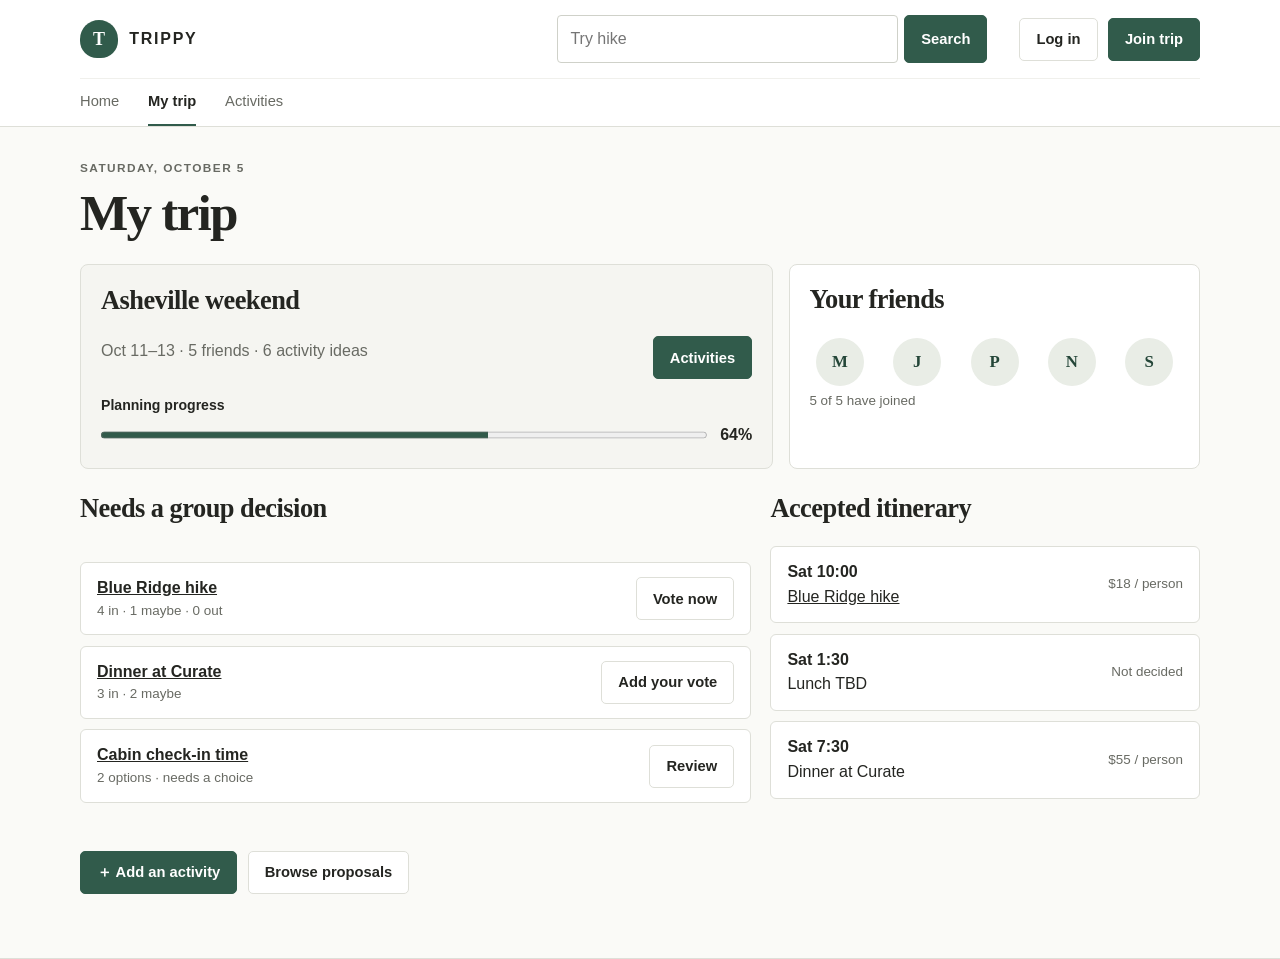
==== project3/dashboard.html @ 8052fd49 "Publish CS5774 Project 3 prototype" ====
<!doctype html>
<html lang="en">
<head>
  <meta charset="utf-8">
  <meta name="viewport" content="width=device-width, initial-scale=1">
  <meta name="description" content="Weekend trip planner.">
  <title>Trip dashboard | Trippy</title>
  <link rel="stylesheet" href="styles.css">
  <script src="jquery-3.7.1.min.js" defer></script>
  <script src="app.js" defer></script>
</head>
<body>
  <a class="skip-link" href="#main">Skip to main content</a>
  <header class="site-header">
    <div class="shell header-top">
      <a class="brand" href="index.html" aria-label="Trippy home"><span class="brand-mark" aria-hidden="true">T</span><span>TRIPPY</span></a>
      <form class="search" action="results.html" method="get" role="search"><label class="skip-link" for="site-search">Search activities</label><div class="search-controls"><input id="site-search" name="q" type="search" placeholder="Try hike" required><button type="submit">Search</button></div></form>
      <div class="account"><a class="button secondary" href="dashboard.html">Log in</a><a class="button" href="dashboard.html">Join trip</a></div>
    </div>
    <nav class="shell site-nav" aria-label="Primary navigation"><a href="index.html">Home</a><a href="dashboard.html" aria-current="page">My trip</a><a href="list.html">Activities</a></nav>
  </header>
  <main id="main" class="shell"><p class="eyebrow">Saturday, October 5</p><h1>My trip</h1><div class="dashboard-top"><section class="panel"><div class="section-head"><div><h2>Asheville weekend</h2><p class="muted">Oct 11–13 · 5 friends · 6 activity ideas</p></div><a class="button" href="list.html">Activities</a></div><label for="progress">Planning progress</label><div class="progress-line"><progress id="progress" value="64" max="100">64%</progress><strong>64%</strong></div></section><section class="card card-pad"><h2>Your friends</h2><div class="avatar-row"><span class="avatar">M</span><span class="avatar">J</span><span class="avatar">P</span><span class="avatar">N</span><span class="avatar">S</span></div><p class="small muted">5 of 5 have joined</p></section></div>
<div class="dashboard-columns"><section><div class="section-head"><div><h2>Needs a group decision</h2></div></div><div class="decision-list"><article class="decision"><div><strong><a href="detail.html">Blue Ridge hike</a></strong><div class="small muted">4 in · 1 maybe · 0 out</div></div><a class="button secondary" href="detail.html">Vote now</a></article><article class="decision"><div><strong><a href="detail.html">Dinner at Curate</a></strong><div class="small muted">3 in · 2 maybe</div></div><a class="button secondary" href="detail.html">Add your vote</a></article><article class="decision"><div><strong><a href="list.html">Cabin check-in time</a></strong><div class="small muted">2 options · needs a choice</div></div><a class="button secondary" href="detail.html">Review</a></article></div><div class="section button-row"><a class="button" href="add.html">＋ Add an activity</a><a class="button secondary" href="list.html">Browse proposals</a></div></section><section><h2>Accepted itinerary</h2><div class="itinerary"><article class="itinerary-item"><span><strong>Sat 10:00</strong><br><a href="detail.html">Blue Ridge hike</a></span><span class="small muted">$18 / person</span></article><article class="itinerary-item"><span><strong>Sat 1:30</strong><br>Lunch TBD</span><span class="small muted">Not decided</span></article><article class="itinerary-item"><span><strong>Sat 7:30</strong><br>Dinner at Curate</span><span class="small muted">$55 / person</span></article></div></section></div></main>
  <footer></footer>
</body>
</html>
---- project3/styles.css ----
:root {
  color-scheme: light;
  --ink: #242521;
  --muted: #686a63;
  --line: #dedfd8;
  --soft: #f5f5f1;
  --paper: #fff;
  --accent: #315b4b;
  --accent-dark: #244638;
  --warm: #e9ede6;
  --danger: #8d3f35;
  --serif: Georgia, "Times New Roman", serif;
  --sans: Arial, Helvetica, sans-serif;
}
* { box-sizing: border-box; }
body { margin: 0; color: var(--ink); background: #fafaf7; font: 16px/1.55 var(--sans); }
a { color: inherit; }
a:focus-visible, button:focus-visible, input:focus-visible, select:focus-visible, textarea:focus-visible { outline: 3px solid #bf7b34; outline-offset: 3px; }
.skip-link { position: absolute; left: 1rem; top: -5rem; z-index: 10; padding: .75rem 1rem; background: white; }
.skip-link:focus { top: 1rem; }
.shell { width: min(1120px, calc(100% - 40px)); margin: 0 auto; }
.site-header { background: var(--paper); border-bottom: 1px solid var(--line); }
.header-top { display: flex; align-items: center; gap: 2rem; min-height: 78px; }
.brand { display: inline-flex; align-items: center; gap: .7rem; text-decoration: none; font-weight: 800; letter-spacing: .11em; }
.brand-mark { display: grid; place-items: center; width: 38px; height: 38px; border-radius: 50% 50% 45% 45%; color: white; background: var(--accent); font: 700 18px var(--serif); letter-spacing: 0; }
.brand small { display: block; color: var(--muted); font: 12px var(--sans); letter-spacing: 0; font-weight: 400; }
.search { flex: 1; max-width: 430px; margin-left: auto; }
.search input { width: 100%; }
.account { display: flex; gap: .65rem; align-items: center; }
.site-nav { display: flex; gap: 1.8rem; min-height: 48px; align-items: center; border-top: 1px solid #f0f0ec; }
.site-nav a { text-decoration: none; color: var(--muted); font-size: .92rem; padding: .7rem 0; border-bottom: 2px solid transparent; }
.site-nav a[aria-current="page"] { color: var(--ink); border-color: var(--accent); font-weight: 700; }
main { min-height: calc(100vh - 185px); padding: 2rem 0 4rem; }
footer { border-top: 1px solid var(--line); background: var(--paper); color: var(--muted); font-size: .85rem; }
.footer-inner { display: flex; justify-content: space-between; gap: 1rem; padding: 1.4rem 0; }
.footer-links { display: flex; gap: 1.25rem; }
.footer-links a { text-decoration: none; }
.eyebrow { margin: 0 0 .45rem; color: var(--muted); text-transform: uppercase; letter-spacing: .12em; font-size: .74rem; font-weight: 700; }
h1, h2, h3, p { margin-top: 0; }
h1, h2, h3 { line-height: 1.15; }
h1 { margin-bottom: .55rem; font: 700 clamp(2rem, 4vw, 3.25rem)/1.08 var(--serif); letter-spacing: -.035em; }
h2 { font: 700 1.65rem/1.2 var(--serif); letter-spacing: -.02em; }
h3 { font-size: 1.02rem; }
.lede { max-width: 650px; color: var(--muted); font-size: 1.05rem; }
.muted { color: var(--muted); }
.small { font-size: .84rem; }
.button, button { display: inline-flex; align-items: center; justify-content: center; gap: .4rem; min-height: 43px; padding: .62rem 1rem; border: 1px solid var(--accent); border-radius: 5px; color: white; background: var(--accent); font: 700 .92rem var(--sans); text-decoration: none; cursor: pointer; }
.button:hover, button:hover { background: var(--accent-dark); }
.button.secondary, button.secondary { color: var(--ink); background: white; border-color: var(--line); }
.button.secondary:hover, button.secondary:hover { background: var(--soft); }
.button.quiet { color: var(--muted); background: transparent; border-color: transparent; }
.button.danger { color: var(--danger); background: white; border-color: #e8c8c3; }
.button-row { display: flex; flex-wrap: wrap; gap: .65rem; align-items: center; }
input, select, textarea { width: 100%; min-height: 44px; padding: .65rem .75rem; border: 1px solid #cfd1c9; border-radius: 4px; color: var(--ink); background: white; font: inherit; }
textarea { min-height: 118px; resize: vertical; }
label { display: block; margin-bottom: .35rem; font-size: .88rem; font-weight: 700; }
fieldset { min-width: 0; margin: 0; padding: 0; border: 0; }
legend { margin-bottom: .5rem; font-weight: 700; }
.form-field { margin-bottom: 1rem; }
.card { background: var(--paper); border: 1px solid var(--line); border-radius: 8px; }
.card-pad { padding: 1.2rem; }
.panel { padding: 1.25rem; background: var(--soft); border: 1px solid var(--line); border-radius: 8px; }
.section { margin-top: 3rem; }
.section-head { display: flex; align-items: end; justify-content: space-between; gap: 1rem; margin-bottom: 1rem; }
.grid { display: grid; gap: 1rem; }
.grid-2 { grid-template-columns: repeat(2, minmax(0, 1fr)); }
.grid-3 { grid-template-columns: repeat(3, minmax(0, 1fr)); }
.grid-4 { grid-template-columns: repeat(4, minmax(0, 1fr)); }
.pill { display: inline-flex; align-items: center; padding: .22rem .62rem; border-radius: 99px; background: var(--warm); color: var(--accent-dark); font-size: .78rem; font-weight: 700; }
.trip-hero { display: grid; grid-template-columns: 1.15fr .85fr; gap: 2rem; align-items: center; padding: 2rem 0 .5rem; }
.hero-art { min-height: 260px; overflow: hidden; border-radius: 12px; background: #e9ede6; }
.hero-art svg { display: block; width: 100%; height: 100%; min-height: 260px; }
.steps { display: grid; grid-template-columns: repeat(3, 1fr); gap: .8rem; margin-top: 1.2rem; }
.step { padding: 1rem; border: 1px solid var(--line); border-radius: 8px; background: white; }
.step b { display: block; margin-bottom: .3rem; color: var(--accent); font: 700 1.4rem var(--serif); }
.trip-card { overflow: hidden; }
.trip-card-art { height: 130px; background: #e7ece5; }
.trip-card-art svg { width: 100%; height: 100%; }
.trip-card .card-pad { padding: 1rem; }
.trip-card h3 { margin-bottom: .3rem; }
.trip-card p { margin-bottom: .3rem; }
.breadcrumb { display: flex; gap: .5rem; margin-bottom: 1.3rem; color: var(--muted); font-size: .86rem; }
.breadcrumb a { text-decoration: none; }
.page-title { display: flex; justify-content: space-between; align-items: end; gap: 1.25rem; margin-bottom: 1.5rem; }
.listing-layout { display: grid; grid-template-columns: 225px 1fr; gap: 1.4rem; }
.filters .form-field { margin-bottom: 1.2rem; }
.checkline { display: flex; align-items: center; gap: .55rem; margin: .45rem 0; font-weight: 400; }
.checkline input { width: 17px; min-height: 17px; accent-color: var(--accent); }
.activity-grid { display: grid; grid-template-columns: repeat(2, minmax(0, 1fr)); gap: .85rem; }
.activity-card { display: flex; gap: .9rem; padding: 1rem; text-decoration: none; transition: border-color .15s, transform .15s; }
.activity-card:hover { border-color: #99a99e; transform: translateY(-2px); }
.activity-thumb { flex: 0 0 78px; height: 78px; overflow: hidden; border-radius: 6px; background: #e8ece6; }
.activity-thumb svg { width: 100%; height: 100%; }
.activity-info { min-width: 0; flex: 1; }
.activity-info h3 { margin-bottom: .3rem; }
.activity-meta { display: flex; flex-wrap: wrap; gap: .45rem .8rem; color: var(--muted); font-size: .82rem; }
.activity-bottom { display: flex; justify-content: space-between; gap: .5rem; margin-top: .55rem; color: var(--muted); font-size: .78rem; }
.pager { display: flex; align-items: center; justify-content: space-between; margin-top: 1rem; padding: .75rem 1rem; background: var(--soft); border-radius: 6px; color: var(--muted); font-size: .85rem; }
.detail-top { display: grid; grid-template-columns: 1fr 1fr; gap: 2rem; align-items: center; }
.detail-art { overflow: hidden; height: 320px; border-radius: 10px; background: #e7ece5; }
.detail-art svg { width: 100%; height: 100%; }
.vote-group { display: flex; flex-wrap: wrap; gap: .55rem; margin: 1rem 0 .55rem; }
.vote-group .button { min-width: 112px; }
.split-section { display: grid; grid-template-columns: 1fr 1fr; gap: 2rem; margin-top: 2.4rem; padding-top: 2rem; border-top: 1px solid var(--line); }
.avatar-row { display: flex; flex-wrap: wrap; gap: 1rem; }
.person { min-width: 62px; text-align: center; font-size: .8rem; }
.avatar { display: grid; place-items: center; width: 48px; height: 48px; margin: 0 auto .35rem; border-radius: 50%; background: var(--warm); color: var(--accent-dark); font: 700 1.05rem var(--serif); }
.comment { margin-bottom: .65rem; padding: .8rem 1rem; background: white; border: 1px solid var(--line); border-radius: 6px; }
.comment-head { display: flex; justify-content: space-between; color: var(--muted); font-size: .78rem; }
.comment p { margin: .35rem 0 0; }
.comment-form { display: grid; grid-template-columns: 1fr auto; gap: .65rem; margin-top: .8rem; align-items: start; }
.add-layout { display: grid; grid-template-columns: 1.4fr .8fr; gap: 1.25rem; align-items: start; }
.form-grid { display: grid; grid-template-columns: 1fr 1fr; gap: 0 1rem; }
.form-grid .wide { grid-column: 1 / -1; }
.add-aside { display: grid; gap: 1rem; }
.image-placeholder { display: grid; place-items: center; min-height: 190px; border: 1px dashed #aab5aa; border-radius: 8px; color: var(--muted); background: #f0f2ed; text-align: center; padding: 1rem; }
.image-placeholder strong { display: block; color: var(--accent); font: 700 1.3rem var(--serif); }
.dashboard-top { display: grid; grid-template-columns: 1.35fr .8fr; gap: 1rem; margin: 1.5rem 0; }
.progress-line { display: flex; align-items: center; gap: .8rem; }
progress { width: 100%; height: 14px; accent-color: var(--accent); }
.decision-list, .itinerary { display: grid; gap: .65rem; }
.decision, .itinerary-item { display: flex; justify-content: space-between; align-items: center; gap: 1rem; padding: .8rem 1rem; background: white; border: 1px solid var(--line); border-radius: 6px; }
.dashboard-columns { display: grid; grid-template-columns: 1.25fr .8fr; gap: 1.2rem; }
.notice { padding: .75rem 1rem; border-left: 3px solid var(--accent); background: #f1f5f0; color: #384d3e; border-radius: 0 5px 5px 0; }
.inline-links { display: flex; gap: .9rem; flex-wrap: wrap; }
.inline-links a { color: var(--accent-dark); font-weight: 700; }
@media (max-width: 800px) {
  .shell { width: min(100% - 28px, 680px); }
  .header-top { flex-wrap: wrap; gap: .75rem; padding: 1rem 0; }
  .search { order: 3; flex-basis: 100%; max-width: none; }
  .account { margin-left: auto; }
  .site-nav { gap: 1.1rem; overflow-x: auto; white-space: nowrap; }
  .trip-hero, .detail-top, .add-layout, .dashboard-top, .dashboard-columns { grid-template-columns: 1fr; }
  .hero-art { order: -1; }
  .listing-layout { grid-template-columns: 1fr; }
  .filters { display: grid; grid-template-columns: repeat(2, 1fr); gap: 0 1rem; }
  .filters h2, .filters .form-field:last-child { grid-column: 1 / -1; }
}
@media (max-width: 560px) {
  body { font-size: 15px; }
  main { padding-top: 1.4rem; }
  .shell { width: calc(100% - 24px); }
  .site-nav { gap: 1rem; }
  .site-nav a { font-size: .84rem; }
  .grid-2, .grid-3, .grid-4, .activity-grid, .steps, .split-section { grid-template-columns: 1fr; }
  .page-title, .section-head { align-items: start; flex-direction: column; }
  .form-grid { grid-template-columns: 1fr; }
  .form-grid .wide { grid-column: auto; }
  .filters { grid-template-columns: 1fr; }
  .filters h2, .filters .form-field:last-child { grid-column: auto; }
  .activity-thumb { flex-basis: 62px; height: 62px; }
  .comment-form { grid-template-columns: 1fr; }
  .footer-inner { flex-direction: column; }
  .detail-art { height: 230px; }
}

.align-end { align-self: end; }
.soft-rule { margin: 1.2rem 0; border: 0; border-top: 1px solid var(--line); }

/* Project 3 behavior: search, filtering, and voting states. */
.search-controls { display: flex; gap: .4rem; }
.search-controls input { min-width: 0; }
.search-controls button { flex: 0 0 auto; }
.vote-option[aria-pressed="true"] { color: white; background: var(--accent); border-color: var(--accent); }
.feedback { margin: .65rem 0 1rem; color: var(--accent-dark); font-size: .92rem; }
.activity-card.is-hidden { display: none; }
.results-list { display: grid; gap: .85rem; max-width: 760px; }
.result-card { display: block; padding: 1.1rem; text-decoration: none; }
.result-card:hover { border-color: #99a99e; }
@media (max-width: 560px) { .search-controls button { padding-inline: .7rem; } }
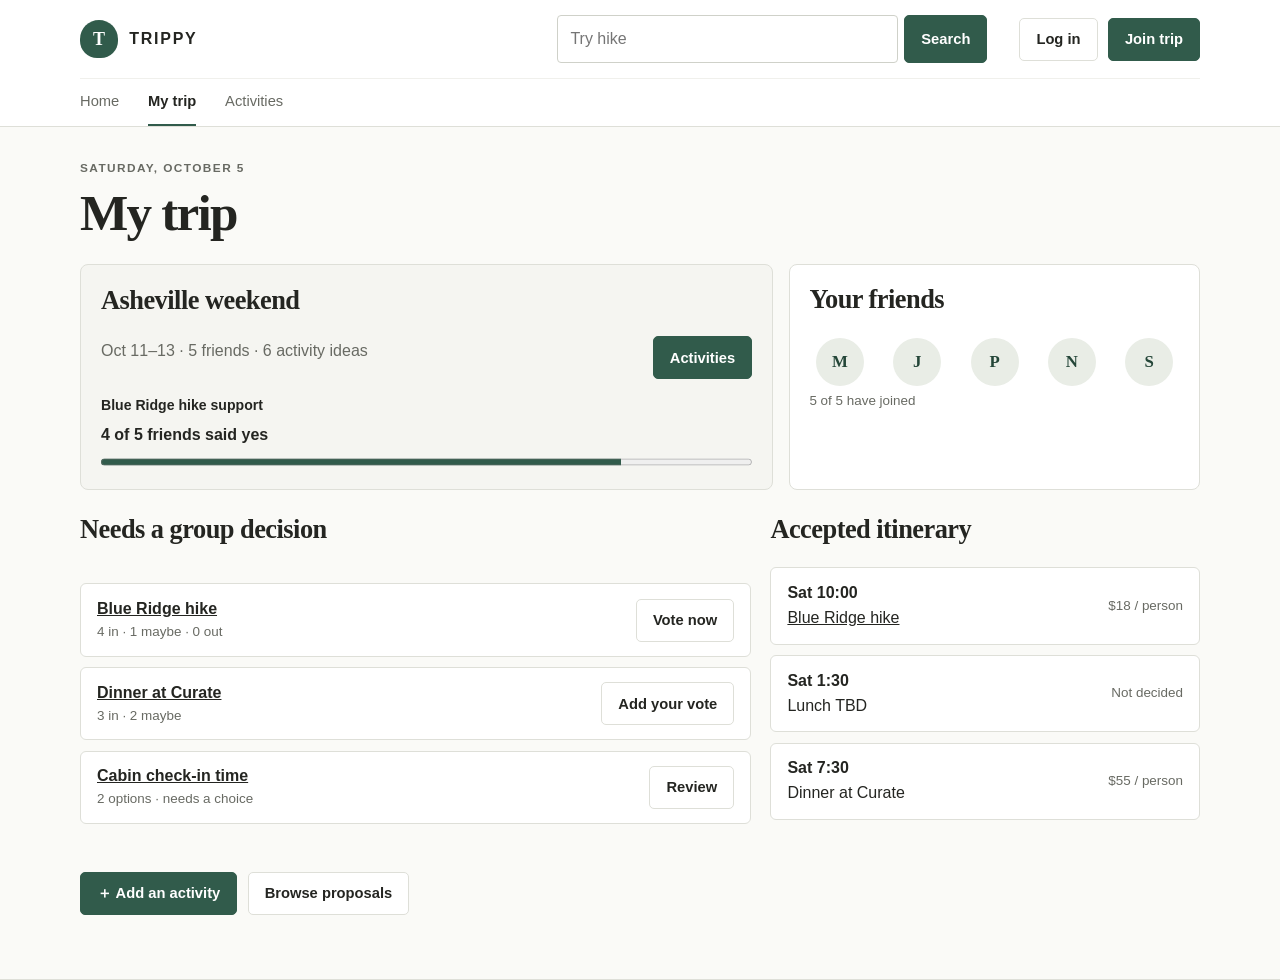
==== commit b77870e0: "Clarify measurable trip support on dashboard" ====
--- a/project3/dashboard.html
+++ b/project3/dashboard.html
@@ -19,8 +19,8 @@
     </div>
     <nav class="shell site-nav" aria-label="Primary navigation"><a href="index.html">Home</a><a href="dashboard.html" aria-current="page">My trip</a><a href="list.html">Activities</a></nav>
   </header>
-  <main id="main" class="shell"><p class="eyebrow">Saturday, October 5</p><h1>My trip</h1><div class="dashboard-top"><section class="panel"><div class="section-head"><div><h2>Asheville weekend</h2><p class="muted">Oct 11–13 · 5 friends · 6 activity ideas</p></div><a class="button" href="list.html">Activities</a></div><label for="progress">Planning progress</label><div class="progress-line"><progress id="progress" value="64" max="100">64%</progress><strong>64%</strong></div></section><section class="card card-pad"><h2>Your friends</h2><div class="avatar-row"><span class="avatar">M</span><span class="avatar">J</span><span class="avatar">P</span><span class="avatar">N</span><span class="avatar">S</span></div><p class="small muted">5 of 5 have joined</p></section></div>
+  <main id="main" class="shell"><p class="eyebrow">Saturday, October 5</p><h1>My trip</h1><div class="dashboard-top"><section class="panel"><div class="section-head"><div><h2>Asheville weekend</h2><p class="muted">Oct 11–13 · 5 friends · 6 activity ideas</p></div><a class="button" href="list.html">Activities</a></div><label for="progress">Blue Ridge hike support</label><p class="progress-caption">4 of 5 friends said yes</p><progress id="progress" value="4" max="5">4 of 5 friends said yes</progress></section><section class="card card-pad"><h2>Your friends</h2><div class="avatar-row"><span class="avatar">M</span><span class="avatar">J</span><span class="avatar">P</span><span class="avatar">N</span><span class="avatar">S</span></div><p class="small muted">5 of 5 have joined</p></section></div>
 <div class="dashboard-columns"><section><div class="section-head"><div><h2>Needs a group decision</h2></div></div><div class="decision-list"><article class="decision"><div><strong><a href="detail.html">Blue Ridge hike</a></strong><div class="small muted">4 in · 1 maybe · 0 out</div></div><a class="button secondary" href="detail.html">Vote now</a></article><article class="decision"><div><strong><a href="detail.html">Dinner at Curate</a></strong><div class="small muted">3 in · 2 maybe</div></div><a class="button secondary" href="detail.html">Add your vote</a></article><article class="decision"><div><strong><a href="list.html">Cabin check-in time</a></strong><div class="small muted">2 options · needs a choice</div></div><a class="button secondary" href="detail.html">Review</a></article></div><div class="section button-row"><a class="button" href="add.html">＋ Add an activity</a><a class="button secondary" href="list.html">Browse proposals</a></div></section><section><h2>Accepted itinerary</h2><div class="itinerary"><article class="itinerary-item"><span><strong>Sat 10:00</strong><br><a href="detail.html">Blue Ridge hike</a></span><span class="small muted">$18 / person</span></article><article class="itinerary-item"><span><strong>Sat 1:30</strong><br>Lunch TBD</span><span class="small muted">Not decided</span></article><article class="itinerary-item"><span><strong>Sat 7:30</strong><br>Dinner at Curate</span><span class="small muted">$55 / person</span></article></div></section></div></main>
   <footer></footer>
 </body>
-</html>+</html>
--- a/project3/styles.css
+++ b/project3/styles.css
@@ -116,8 +116,8 @@
 .image-placeholder { display: grid; place-items: center; min-height: 190px; border: 1px dashed #aab5aa; border-radius: 8px; color: var(--muted); background: #f0f2ed; text-align: center; padding: 1rem; }
 .image-placeholder strong { display: block; color: var(--accent); font: 700 1.3rem var(--serif); }
 .dashboard-top { display: grid; grid-template-columns: 1.35fr .8fr; gap: 1rem; margin: 1.5rem 0; }
-.progress-line { display: flex; align-items: center; gap: .8rem; }
-progress { width: 100%; height: 14px; accent-color: var(--accent); }
+.progress-caption { margin: .2rem 0 .45rem; font-weight: 700; }
+progress { display: block; width: 100%; height: 14px; accent-color: var(--accent); }
 .decision-list, .itinerary { display: grid; gap: .65rem; }
 .decision, .itinerary-item { display: flex; justify-content: space-between; align-items: center; gap: 1rem; padding: .8rem 1rem; background: white; border: 1px solid var(--line); border-radius: 6px; }
 .dashboard-columns { display: grid; grid-template-columns: 1.25fr .8fr; gap: 1.2rem; }
